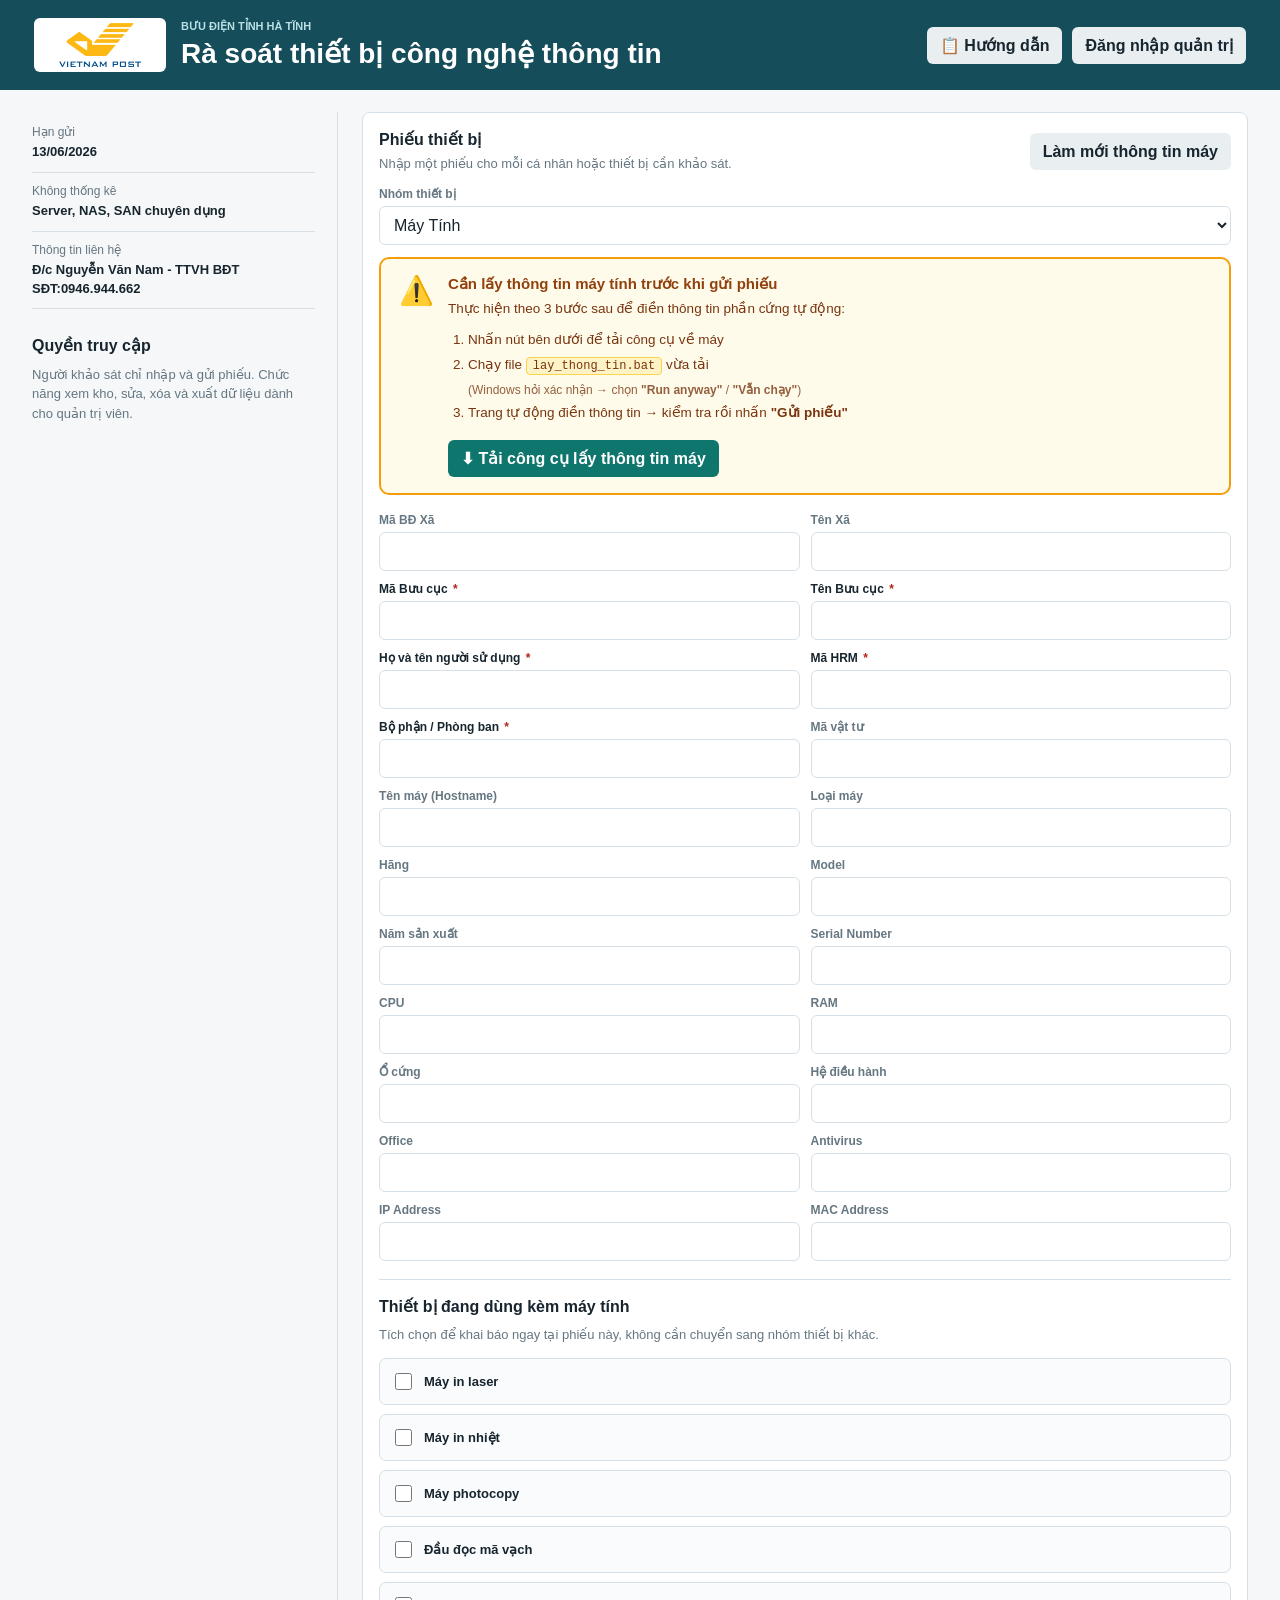
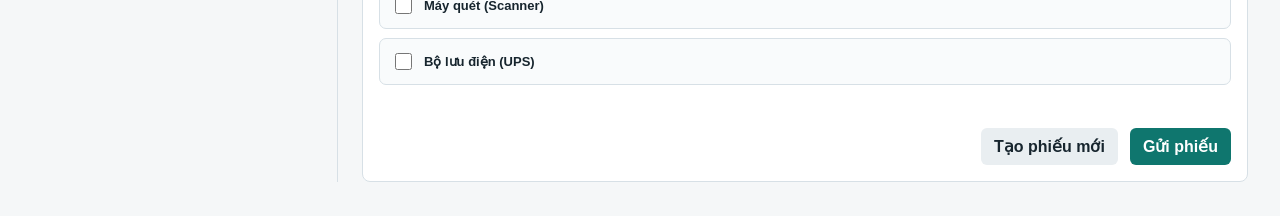
==== static/index.html @ cda2b919 "Update config for PcHieuDev" ====
<!doctype html>
<html lang="vi">
  <head>
    <meta charset="utf-8" />
    <meta name="viewport" content="width=device-width, initial-scale=1" />
    <title>Bưu điện tỉnh Hà Tĩnh – Rà soát thiết bị CNTT</title>
    <meta name="description" content="Công cụ rà soát thiết bị CNTT – Bưu điện tỉnh Hà Tĩnh. Nhập phiếu khảo sát máy tính, máy in, thiết bị mạng và các thiết bị CNTT khác." />
    <link rel="stylesheet" href="styles.css" />
    <!-- SheetJS để đọc/ghi Excel phía trình duyệt -->
    <script src="https://cdn.sheetjs.com/xlsx-0.20.3/package/dist/xlsx.full.min.js"></script>
  </head>
  <body>
    <header class="topbar">
      <div class="brand">
        <img src="vnpost-logo.png" alt="Vietnam Post" class="brand-logo" />
        <div>
          <p class="eyebrow">BƯU ĐIỆN TỈNH HÀ TĨNH</p>
          <h1>Rà soát thiết bị công nghệ thông tin</h1>
        </div>
      </div>
      <div class="top-actions">
        <a href="huong_dan.html" target="_blank" class="ghost" style="padding:9px 13px;border-radius:6px;font-weight:650;text-decoration:none;background:#e9eef1;color:#17252e">📋 Hướng dẫn</a>
        <button id="btn-admin-login" class="ghost">Đăng nhập quản trị</button>
        <button id="btn-admin-logout" class="ghost is-hidden">Đăng xuất</button>
        <button id="btn-export-json" class="ghost admin-only is-hidden">Xuất JSON</button>
        <button id="btn-export-excel" class="primary admin-only is-hidden">Xuất Excel mẫu</button>
      </div>
    </header>

    <main class="layout">
      <aside class="rail">
        <section>
          <h2></h2>
          <dl class="facts">
            <div><dt>Hạn gửi</dt><dd>13/06/2026</dd></div>
            <div><dt>Không thống kê</dt><dd>Server, NAS, SAN chuyên dụng</dd></div>
            <div><dt>Thông tin liên hệ</dt><dd>Đ/c Nguyễn Văn Nam - TTVH BĐT  SĐT:0946.944.662</dd></div>
          </dl>
        </section>
        <section class="admin-only is-hidden">
          <h2>Nhập từ Excel đã điền</h2>
          <label class="drop" for="excel-file">
            <span id="file-name">Chọn file .xlsx</span>
            <small>Đọc các sheet đúng biểu mẫu rà soát</small>
          </label>
          <input id="excel-file" type="file" accept=".xlsx" hidden />
          <button id="btn-import" class="primary block" disabled>Nhập vào kho</button>
          <p id="import-status" class="status"></p>
        </section>
        <section class="admin-only is-hidden">
          <h2>Lọc nhanh</h2>
          <input id="search" class="input" placeholder="Tìm bưu cục, serial, hostname..." />
          <select id="category-filter" class="input"></select>
          <button id="btn-reset" class="danger block">Xóa dữ liệu đang lưu</button>
        </section>
        <section class="access-note">
          <h2>Quyền truy cập</h2>
          <p>Người khảo sát chỉ nhập và gửi phiếu. Chức năng xem kho, sửa, xóa và xuất dữ liệu dành cho quản trị viên.</p>
        </section>
      </aside>

      <section class="workspace">
        <form id="record-form" class="form-panel">
          <div class="form-head">
            <div>
              <h2>Phiếu thiết bị</h2>
              <p id="form-hint">Nhập một phiếu cho mỗi cá nhân hoặc thiết bị cần khảo sát.</p>
            </div>
            <button type="button" id="btn-local-info" class="ghost">Làm mới thông tin máy</button>
          </div>
          <div class="form-row">
            <label>
              <span>Nhóm thiết bị</span>
              <select id="category" class="input" required></select>
            </label>
          </div>
          <!-- Banner cảnh báo chưa lấy thông tin máy – chỉ hiện với nhóm Máy Tính -->
          <div id="machine-info-banner" class="mib is-hidden" role="alert">
            <div class="mib-icon">⚠️</div>
            <div class="mib-body">
              <strong>Cần lấy thông tin máy tính trước khi gửi phiếu</strong>
              <p>Thực hiện theo 3 bước sau để điền thông tin phần cứng tự động:</p>
              <ol class="mib-steps">
                <li>Nhấn nút bên dưới để tải công cụ về máy</li>
                <li>Chạy file <code>lay_thong_tin.bat</code> vừa tải<br>
                    <small>(Windows hỏi xác nhận → chọn <em>"Run anyway"</em> / <em>"Vẫn chạy"</em>)</small></li>
                <li>Trang tự động điền thông tin → kiểm tra rồi nhấn <strong>"Gửi phiếu"</strong></li>
              </ol>
              <button type="button" id="btn-mib-download" class="primary">⬇ Tải công cụ lấy thông tin máy</button>
            </div>
          </div>
          <div id="dynamic-fields" class="fields"></div>
          <section id="attachment-section" class="attachment-section is-hidden">
            <div class="attachment-heading">
              <h2>Thiết bị đang dùng kèm máy tính</h2>
              <p>Tích chọn để khai báo ngay tại phiếu này, không cần chuyển sang nhóm thiết bị khác.</p>
            </div>
            <div id="attachment-options" class="attachment-options"></div>
          </section>
          <p id="form-status" class="status form-status"></p>
          <div class="form-actions">
            <button type="button" id="btn-new" class="ghost">Tạo phiếu mới</button>
            <button type="submit" class="primary">Gửi phiếu</button>
          </div>
        </form>

        <section id="admin-dashboard" class="admin-only is-hidden admin-dashboard">
          <section class="kpis" id="kpis"></section>
          <section class="list-panel">
            <div class="section-head">
              <h2>Dữ liệu đã ghi nhận</h2>
              <span id="record-count">0 bản ghi</span>
            </div>
            <div class="table-wrap">
              <table>
                <thead>
                  <tr>
                    <th>Nhóm</th>
                    <th>Bưu cục/Bộ phận</th>
                    <th>Tài sản</th>
                    <th>Định danh</th>
                    <th>Tình trạng</th>
                    <th></th>
                  </tr>
                </thead>
                <tbody id="record-body"></tbody>
              </table>
            </div>
          </section>
          <section class="analysis">
            <div>
              <h2>Thống kê theo nhóm</h2>
              <div id="category-bars" class="bars"></div>
            </div>
            <div>
              <h2>Đơn vị có nhiều thiết bị</h2>
              <div id="unit-bars" class="bars"></div>
            </div>
            <div>
              <h2>Tình trạng thiết bị</h2>
              <div id="status-bars" class="bars"></div>
            </div>
          </section>
        </section>
      </section>
    </main>

    <!-- Dialog đăng nhập quản trị bằng GitHub Personal Access Token -->
    <dialog id="admin-dialog" class="admin-dialog">
      <form id="admin-login-form" method="dialog">
        <div class="dialog-head">
          <h2>Đăng nhập quản trị</h2>
          <button type="button" id="btn-close-dialog" class="icon-button" aria-label="Đóng">×</button>
        </div>
        <label>
          <span>GitHub Personal Access Token</span>
          <input id="admin-password" class="input" type="password"
                 placeholder="github_pat_..." autocomplete="current-password" required />
        </label>
        <small style="color:var(--text-muted,#888);display:block;margin-top:4px">
          Tạo tại GitHub → Settings → Developer settings → Fine-grained tokens.<br>
          Cấp quyền <strong>Contents: Read &amp; Write</strong> cho repo Check_thiet_bi.
        </small>
        <label style="display:flex;align-items:center;gap:8px;margin-top:12px;cursor:pointer">
          <input type="checkbox" id="chk-save-write-token" checked />
          <span style="font-size:0.9em">Lưu token trên máy này để nhân viên có thể gửi phiếu</span>
        </label>
        <p id="admin-login-status" class="status"></p>
        <button type="submit" class="primary block">Đăng nhập</button>
      </form>
    </dialog>

    <script src="github-config.js"></script>
    <script src="app.js"></script>
  </body>
</html>
---- static/styles.css ----
:root {
  --ink: #17252e;
  --muted: #667782;
  --line: #d7e0e6;
  --canvas: #f5f7f8;
  --surface: #ffffff;
  --primary: #0f766e;
  --primary-dark: #115e59;
  --danger: #b42318;
  --warning: #b45309;
  --good: #167044;
  --soft: #e7f5f3;
  font-family: "Segoe UI", Arial, sans-serif;
  color: var(--ink);
  background: var(--canvas);
}

* {
  box-sizing: border-box;
}

body {
  margin: 0;
  min-width: 320px;
}

button,
input,
select,
textarea {
  font: inherit;
}

button {
  border: 0;
  border-radius: 6px;
  padding: 9px 13px;
  font-weight: 650;
  cursor: pointer;
}

button:disabled {
  opacity: 0.45;
  cursor: not-allowed;
}

.primary {
  background: var(--primary);
  color: white;
}

.primary:hover {
  background: var(--primary-dark);
}

.ghost {
  background: #e9eef1;
  color: var(--ink);
}

.danger {
  background: #fee4e2;
  color: var(--danger);
}

.block {
  width: 100%;
}

.topbar {
  min-height: 78px;
  padding: 18px clamp(18px, 3vw, 34px);
  display: flex;
  align-items: center;
  justify-content: space-between;
  gap: 18px;
  background: #154e5a;
  color: #fff;
}

.brand {
  display: flex;
  align-items: center;
  gap: 15px;
  min-width: 0;
}

.brand-logo {
  width: 132px;
  height: 54px;
  object-fit: contain;
  flex: 0 0 auto;
  border-radius: 6px;
  padding: 5px 8px;
  background: #fff;
}

h1,
h2 {
  margin: 0;
  letter-spacing: 0;
}

h1 {
  font-size: clamp(20px, 2.2vw, 28px);
  line-height: 1.2;
}

h2 {
  font-size: 16px;
  line-height: 1.35;
}

.eyebrow {
  margin: 0 0 4px;
  color: #b9dfe4;
  text-transform: uppercase;
  font-size: 11px;
  font-weight: 800;
  letter-spacing: 0;
}

.top-actions {
  display: flex;
  gap: 10px;
  flex-wrap: wrap;
  justify-content: flex-end;
}

.is-hidden {
  display: none !important;
}

.layout {
  max-width: 1540px;
  margin: 0 auto;
  padding: 22px clamp(14px, 2.6vw, 32px) 34px;
  display: grid;
  grid-template-columns: 306px minmax(0, 1fr);
  gap: 24px;
}

.rail {
  border-right: 1px solid var(--line);
  padding-right: 22px;
  display: flex;
  flex-direction: column;
  gap: 26px;
}

.facts {
  margin: 13px 0 0;
  display: grid;
  gap: 11px;
}

.facts div {
  border-bottom: 1px solid var(--line);
  padding-bottom: 10px;
}

.facts dt {
  color: var(--muted);
  font-size: 12px;
}

.facts dd {
  margin: 4px 0 0;
  font-size: 13px;
  font-weight: 650;
  line-height: 1.45;
}

.drop {
  margin: 12px 0 10px;
  min-height: 92px;
  border: 1px dashed #93a7b0;
  border-radius: 8px;
  background: var(--surface);
  display: grid;
  align-content: center;
  gap: 5px;
  padding: 15px;
  cursor: pointer;
}

.drop span {
  font-weight: 700;
  overflow-wrap: anywhere;
}

.drop small,
.status,
#form-hint {
  color: var(--muted);
  line-height: 1.45;
}

.status {
  min-height: 20px;
  margin: 8px 0 0;
  font-size: 13px;
}

.form-status {
  font-weight: 650;
}

.form-status.is-success {
  color: var(--good);
}

.form-status.is-error {
  color: var(--danger);
}

/* ── Trường bắt buộc & validation ── */
.req-mark {
  display: inline !important;  /* Ghi đè label span { display:block } */
  color: var(--danger);
  font-weight: 800;
  margin-left: 2px;
  vertical-align: baseline;
}

label.is-required > span {
  color: var(--ink);
}

.input-error {
  border-color: var(--danger) !important;
  background: #fff5f5 !important;
  outline: 2px solid #fee2e2;
}

.input-error:focus {
  outline-color: var(--danger);
}


.input {
  width: 100%;
  min-height: 39px;
  border: 1px solid var(--line);
  border-radius: 6px;
  background: var(--surface);
  padding: 8px 10px;
  color: var(--ink);
}

.rail .input {
  margin-bottom: 9px;
}

.workspace {
  min-width: 0;
  display: grid;
  gap: 18px;
}

.access-note p,
.attachment-heading p {
  margin: 8px 0 0;
  color: var(--muted);
  font-size: 13px;
  line-height: 1.5;
}

.kpis {
  display: grid;
  grid-template-columns: repeat(6, minmax(120px, 1fr));
  gap: 10px;
}

.kpi {
  background: var(--surface);
  border: 1px solid var(--line);
  border-radius: 8px;
  padding: 12px 13px;
}

.kpi span {
  display: block;
  color: var(--muted);
  font-size: 12px;
  line-height: 1.3;
}

.kpi strong {
  display: block;
  margin-top: 6px;
  font-size: 22px;
  line-height: 1.1;
}

.kpi.warn strong {
  color: var(--warning);
}

.kpi.bad strong {
  color: var(--danger);
}

.entry-grid {
  display: grid;
  grid-template-columns: minmax(360px, 0.9fr) minmax(420px, 1.1fr);
  gap: 18px;
  align-items: start;
}

.form-panel,
.list-panel,
.analysis > div {
  background: var(--surface);
  border: 1px solid var(--line);
  border-radius: 8px;
}

.form-panel {
  padding: 16px;
  max-width: 1080px;
}

.form-head,
.section-head,
.form-actions {
  display: flex;
  align-items: center;
  justify-content: space-between;
  gap: 12px;
}

.form-head {
  margin-bottom: 14px;
}

.form-head p {
  margin: 4px 0 0;
  font-size: 13px;
}

.form-row {
  margin-bottom: 12px;
}

label span {
  display: block;
  margin-bottom: 5px;
  color: var(--muted);
  font-size: 12px;
  font-weight: 650;
}

.fields {
  display: grid;
  grid-template-columns: repeat(2, minmax(0, 1fr));
  gap: 11px;
}

.fields label.is-wide {
  grid-column: 1 / -1;
}

textarea.input {
  min-height: 72px;
  resize: vertical;
}

.form-actions {
  margin-top: 15px;
  justify-content: flex-end;
}

.attachment-section {
  margin-top: 18px;
  border-top: 1px solid var(--line);
  padding-top: 16px;
}

.attachment-options {
  margin-top: 13px;
  display: grid;
  gap: 9px;
}

.attachment-item {
  border: 1px solid var(--line);
  border-radius: 7px;
  background: #f9fbfc;
  padding: 11px;
}

.attachment-toggle {
  display: flex;
  align-items: center;
  gap: 9px;
  font-weight: 700;
  cursor: pointer;
}

.attachment-toggle input {
  width: 17px;
  height: 17px;
  accent-color: var(--primary);
}

.attachment-toggle span {
  margin: 0;
  color: var(--ink);
  font-size: 13px;
}

.attachment-fields {
  margin-top: 10px;
  display: grid;
  grid-template-columns: minmax(0, 1fr) minmax(180px, 0.55fr);
  gap: 10px;
}

.admin-dashboard {
  display: grid;
  gap: 18px;
}

.list-panel {
  min-width: 0;
  overflow: hidden;
}

.section-head {
  padding: 14px 15px;
  border-bottom: 1px solid var(--line);
}

.section-head span {
  color: var(--muted);
  font-size: 13px;
}

.table-wrap {
  overflow: auto;
  max-height: 646px;
}

table {
  width: 100%;
  border-collapse: collapse;
  min-width: 760px;
}

th,
td {
  border-bottom: 1px solid var(--line);
  padding: 9px 10px;
  text-align: left;
  vertical-align: top;
  font-size: 13px;
  line-height: 1.35;
}

th {
  position: sticky;
  top: 0;
  z-index: 1;
  background: #eef4f6;
  color: #41545f;
  font-weight: 750;
}

td:last-child {
  width: 112px;
  white-space: nowrap;
}

.row-actions {
  display: flex;
  gap: 6px;
}

.row-actions button {
  padding: 6px 8px;
  font-size: 12px;
}

.pill {
  display: inline-flex;
  align-items: center;
  border-radius: 999px;
  padding: 3px 8px;
  background: var(--soft);
  color: #155e75;
  font-size: 12px;
  font-weight: 700;
}

.analysis {
  display: grid;
  grid-template-columns: repeat(3, minmax(0, 1fr));
  gap: 18px;
}

.analysis > div {
  padding: 15px;
}

.bars {
  margin-top: 12px;
  display: grid;
  gap: 9px;
}

.bar-row {
  display: grid;
  grid-template-columns: minmax(95px, 1fr) 56px;
  gap: 9px;
  align-items: center;
}

.bar-label {
  min-width: 0;
  overflow: hidden;
  text-overflow: ellipsis;
  white-space: nowrap;
  color: var(--muted);
  font-size: 12px;
}

.bar-track {
  grid-column: 1 / -1;
  height: 8px;
  border-radius: 999px;
  background: #e5ebef;
  overflow: hidden;
}

.bar-fill {
  height: 100%;
  min-width: 2px;
  background: var(--primary);
}

.admin-dialog {
  width: min(390px, calc(100vw - 28px));
  border: 0;
  border-radius: 8px;
  padding: 0;
  box-shadow: 0 22px 70px rgba(23, 37, 46, 0.28);
}

.admin-dialog::backdrop {
  background: rgba(17, 34, 43, 0.58);
}

.admin-dialog form {
  padding: 18px;
}

.dialog-head {
  margin-bottom: 16px;
  display: flex;
  align-items: center;
  justify-content: space-between;
  gap: 12px;
}

.icon-button {
  width: 34px;
  height: 34px;
  padding: 0;
  border-radius: 50%;
  background: #edf1f3;
  color: var(--ink);
  font-size: 22px;
  line-height: 1;
}

@media (max-width: 1180px) {
  .layout,
  .entry-grid,
  .analysis {
    grid-template-columns: 1fr;
  }

  .rail {
    border-right: 0;
    padding-right: 0;
    border-bottom: 1px solid var(--line);
    padding-bottom: 18px;
  }

  .kpis {
    grid-template-columns: repeat(3, minmax(120px, 1fr));
  }

  .form-panel {
    max-width: none;
  }
}

@media (max-width: 720px) {
  .topbar,
  .form-head,
  .section-head {
    align-items: flex-start;
    flex-direction: column;
  }

  .kpis,
  .fields,
  .attachment-fields {
    grid-template-columns: 1fr;
  }

  .top-actions,
  .top-actions button {
    width: 100%;
  }

  .brand {
    align-items: flex-start;
  }

  .brand-logo {
    width: 96px;
    height: 46px;
  }
}

/* ── Banner yêu cầu lấy thông tin máy (Machine Info Banner) ──────────────── */

.mib {
  background: #fffbeb;
  border: 2px solid #f59e0b;
  border-radius: 10px;
  padding: 16px 18px;
  margin-bottom: 18px;
  display: flex;
  align-items: flex-start;
  gap: 14px;
  animation: mib-in 0.25s ease;
}

@keyframes mib-in {
  from { opacity: 0; transform: translateY(-6px); }
  to   { opacity: 1; transform: translateY(0); }
}

.mib-icon {
  font-size: 28px;
  flex: 0 0 auto;
  line-height: 1;
  margin-top: 2px;
}

.mib-body > strong {
  display: block;
  font-size: 15px;
  color: #92400e;
  font-weight: 700;
}

.mib-body > p {
  margin: 6px 0 8px;
  color: #78350f;
  font-size: 13.5px;
  line-height: 1.5;
}

.mib-steps {
  margin: 0 0 14px 20px;
  padding: 0;
  color: #78350f;
  font-size: 13.5px;
  line-height: 1.85;
}

.mib-steps code {
  background: #fef3c7;
  border: 1px solid #fcd34d;
  padding: 1px 6px;
  border-radius: 4px;
  font-family: monospace;
  font-size: 12px;
}

.mib-steps small {
  display: block;
  font-size: 12px;
  opacity: 0.78;
  margin-top: 1px;
}

.mib-steps em {
  font-style: normal;
  font-weight: 600;
}
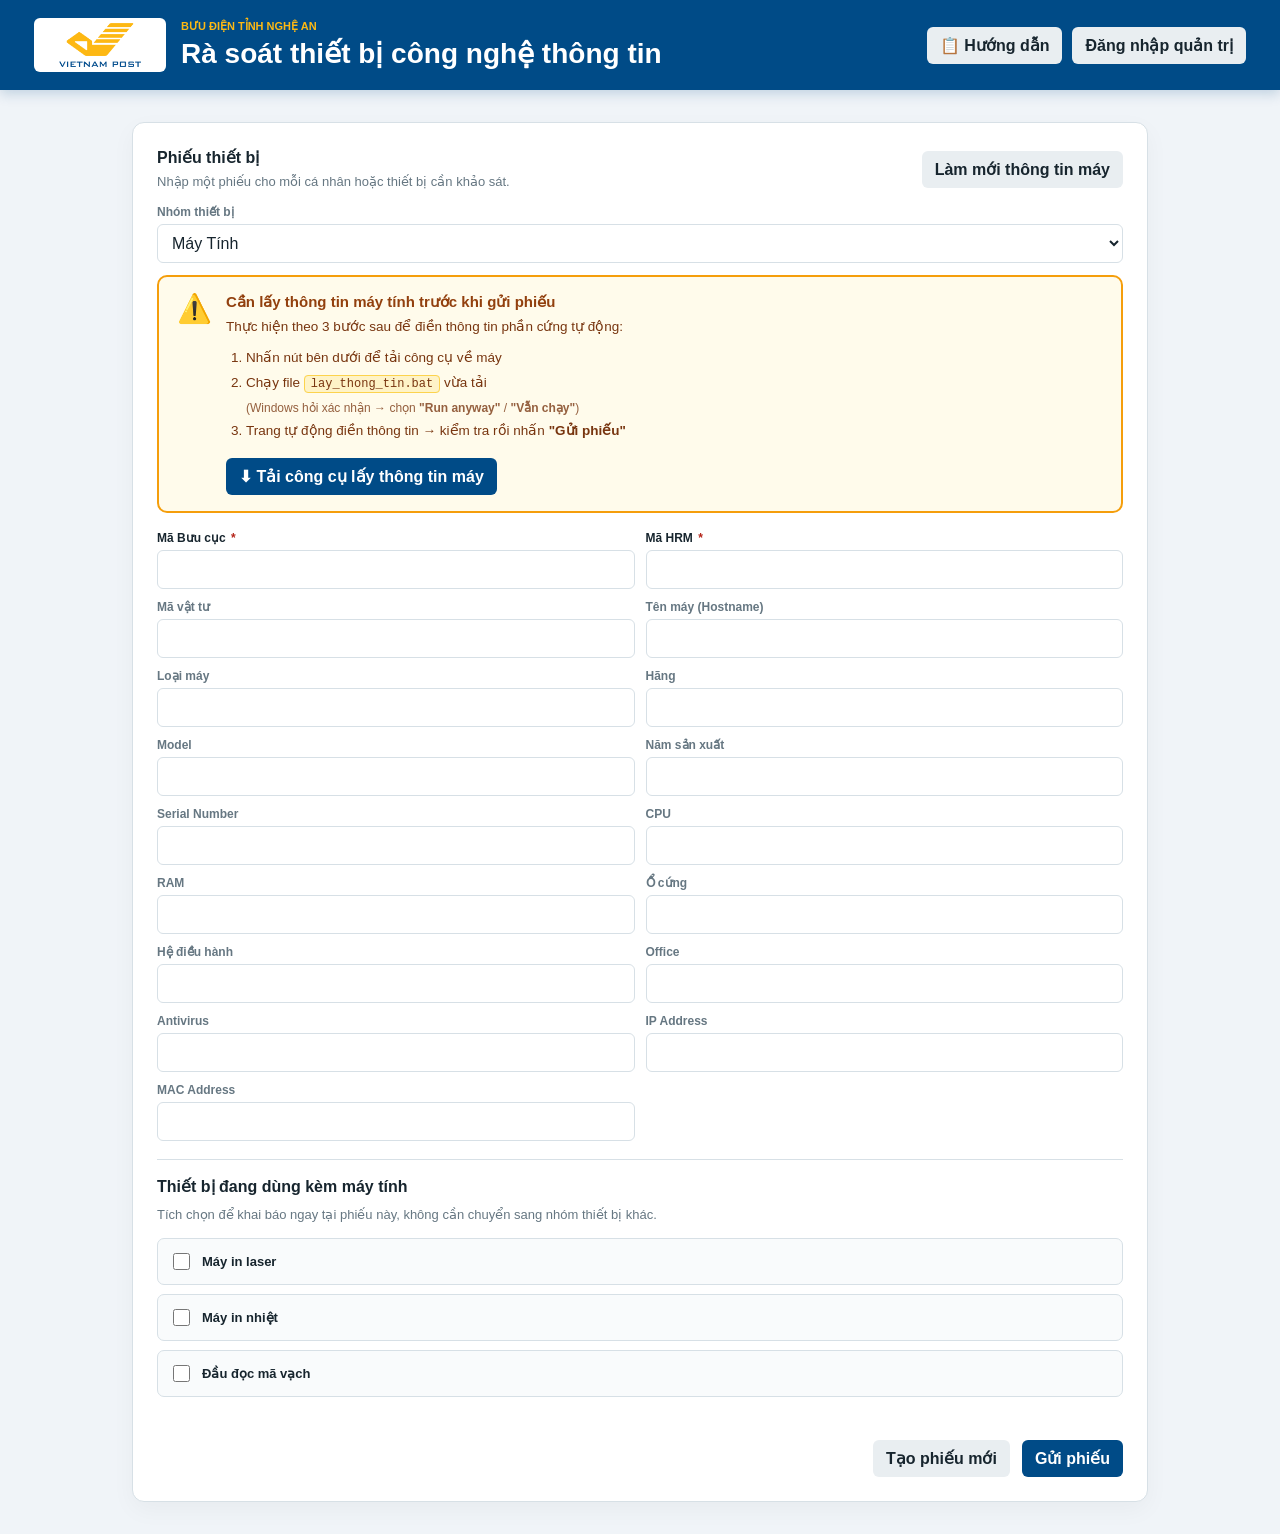
==== commit 4a3bdfc9: "Update HRM code validation and force Chrome in lay_thong_tin.bat" ====
--- a/static/index.html
+++ b/static/index.html
@@ -3,8 +3,8 @@
   <head>
     <meta charset="utf-8" />
     <meta name="viewport" content="width=device-width, initial-scale=1" />
-    <title>Bưu điện tỉnh Hà Tĩnh – Rà soát thiết bị CNTT</title>
-    <meta name="description" content="Công cụ rà soát thiết bị CNTT – Bưu điện tỉnh Hà Tĩnh. Nhập phiếu khảo sát máy tính, máy in, thiết bị mạng và các thiết bị CNTT khác." />
+    <title>Bưu điện tỉnh Nghệ An – Rà soát thiết bị CNTT</title>
+    <meta name="description" content="Công cụ rà soát thiết bị CNTT – Bưu điện tỉnh Nghệ An. Nhập phiếu khảo sát máy tính, máy in, thiết bị mạng và các thiết bị CNTT khác." />
     <link rel="stylesheet" href="styles.css" />
     <!-- SheetJS để đọc/ghi Excel phía trình duyệt -->
     <script src="https://cdn.sheetjs.com/xlsx-0.20.3/package/dist/xlsx.full.min.js"></script>
@@ -14,7 +14,7 @@
       <div class="brand">
         <img src="vnpost-logo.png" alt="Vietnam Post" class="brand-logo" />
         <div>
-          <p class="eyebrow">BƯU ĐIỆN TỈNH HÀ TĨNH</p>
+          <p class="eyebrow">BƯU ĐIỆN TỈNH NGHỆ AN</p>
           <h1>Rà soát thiết bị công nghệ thông tin</h1>
         </div>
       </div>
@@ -28,36 +28,7 @@
     </header>
 
     <main class="layout">
-      <aside class="rail">
-        <section>
-          <h2></h2>
-          <dl class="facts">
-            <div><dt>Hạn gửi</dt><dd>13/06/2026</dd></div>
-            <div><dt>Không thống kê</dt><dd>Server, NAS, SAN chuyên dụng</dd></div>
-            <div><dt>Thông tin liên hệ</dt><dd>Đ/c Nguyễn Văn Nam - TTVH BĐT  SĐT:0946.944.662</dd></div>
-          </dl>
-        </section>
-        <section class="admin-only is-hidden">
-          <h2>Nhập từ Excel đã điền</h2>
-          <label class="drop" for="excel-file">
-            <span id="file-name">Chọn file .xlsx</span>
-            <small>Đọc các sheet đúng biểu mẫu rà soát</small>
-          </label>
-          <input id="excel-file" type="file" accept=".xlsx" hidden />
-          <button id="btn-import" class="primary block" disabled>Nhập vào kho</button>
-          <p id="import-status" class="status"></p>
-        </section>
-        <section class="admin-only is-hidden">
-          <h2>Lọc nhanh</h2>
-          <input id="search" class="input" placeholder="Tìm bưu cục, serial, hostname..." />
-          <select id="category-filter" class="input"></select>
-          <button id="btn-reset" class="danger block">Xóa dữ liệu đang lưu</button>
-        </section>
-        <section class="access-note">
-          <h2>Quyền truy cập</h2>
-          <p>Người khảo sát chỉ nhập và gửi phiếu. Chức năng xem kho, sửa, xóa và xuất dữ liệu dành cho quản trị viên.</p>
-        </section>
-      </aside>
+
 
       <section class="workspace">
         <form id="record-form" class="form-panel">
@@ -105,6 +76,26 @@
         </form>
 
         <section id="admin-dashboard" class="admin-only is-hidden admin-dashboard">
+          <div class="admin-tools">
+            <section class="admin-tool-card form-panel">
+              <h2>Nhập từ Excel đã điền</h2>
+              <label class="drop" for="excel-file">
+                <span id="file-name">Chọn file .xlsx</span>
+                <small>Đọc các sheet đúng biểu mẫu rà soát</small>
+              </label>
+              <input id="excel-file" type="file" accept=".xlsx" hidden />
+              <button id="btn-import" class="primary block" disabled>Nhập vào kho</button>
+              <p id="import-status" class="status"></p>
+            </section>
+            <section class="admin-tool-card form-panel">
+              <h2>Lọc nhanh</h2>
+              <div style="margin-top:12px">
+                <input id="search" class="input" placeholder="Tìm bưu cục, serial, hostname..." style="margin-bottom:9px" />
+                <select id="category-filter" class="input"></select>
+                <button id="btn-reset" class="danger block" style="margin-top:9px">Xóa dữ liệu đang lưu</button>
+              </div>
+            </section>
+          </div>
           <section class="kpis" id="kpis"></section>
           <section class="list-panel">
             <div class="section-head">
@@ -145,28 +136,29 @@
       </section>
     </main>
 
-    <!-- Dialog đăng nhập quản trị bằng GitHub Personal Access Token -->
+    <!-- Dialog đăng nhập quản trị nội bộ -->
     <dialog id="admin-dialog" class="admin-dialog">
       <form id="admin-login-form" method="dialog">
         <div class="dialog-head">
           <h2>Đăng nhập quản trị</h2>
-          <button type="button" id="btn-close-dialog" class="icon-button" aria-label="Đóng">×</button>
+          <button type="button" class="icon-button" onclick="document.getElementById('admin-dialog').close()">×</button>
         </div>
-        <label>
-          <span>GitHub Personal Access Token</span>
-          <input id="admin-password" class="input" type="password"
-                 placeholder="github_pat_..." autocomplete="current-password" required />
-        </label>
-        <small style="color:var(--text-muted,#888);display:block;margin-top:4px">
-          Tạo tại GitHub → Settings → Developer settings → Fine-grained tokens.<br>
-          Cấp quyền <strong>Contents: Read &amp; Write</strong> cho repo Check_thiet_bi.
-        </small>
-        <label style="display:flex;align-items:center;gap:8px;margin-top:12px;cursor:pointer">
-          <input type="checkbox" id="chk-save-write-token" checked />
-          <span style="font-size:0.9em">Lưu token trên máy này để nhân viên có thể gửi phiếu</span>
-        </label>
-        <p id="admin-login-status" class="status"></p>
-        <button type="submit" class="primary block">Đăng nhập</button>
+        <div style="display:grid; gap:12px;">
+          <label>
+            <span>Tên đăng nhập</span>
+            <input id="admin-username" class="input" type="text"
+                   placeholder="Nhập admin..."
+                   autocomplete="off" />
+          </label>
+          <label>
+            <span>Mật khẩu</span>
+            <input id="admin-password" class="input" type="password"
+                   placeholder="Nhập mật khẩu..."
+                   autocomplete="off" />
+          </label>
+          <p id="admin-login-status" class="status"></p>
+          <button type="submit" class="primary block" id="btn-admin-submit">Đăng nhập</button>
+        </div>
       </form>
     </dialog>
 
--- a/static/styles.css
+++ b/static/styles.css
@@ -2,10 +2,10 @@
   --ink: #17252e;
   --muted: #667782;
   --line: #d7e0e6;
-  --canvas: #f5f7f8;
+  --canvas: #f0f4f8;
   --surface: #ffffff;
-  --primary: #0f766e;
-  --primary-dark: #115e59;
+  --primary: #004b87;
+  --primary-dark: #003662;
   --danger: #b42318;
   --warning: #b45309;
   --good: #167044;
@@ -74,8 +74,9 @@
   align-items: center;
   justify-content: space-between;
   gap: 18px;
-  background: #154e5a;
+  background: #004b87;
   color: #fff;
+  box-shadow: 0 4px 12px rgba(0,75,135,0.2);
 }
 
 .brand {
@@ -113,7 +114,7 @@
 
 .eyebrow {
   margin: 0 0 4px;
-  color: #b9dfe4;
+  color: #fdb913;
   text-transform: uppercase;
   font-size: 11px;
   font-weight: 800;
@@ -132,21 +133,15 @@
 }
 
 .layout {
-  max-width: 1540px;
+  max-width: 1080px;
   margin: 0 auto;
-  padding: 22px clamp(14px, 2.6vw, 32px) 34px;
-  display: grid;
-  grid-template-columns: 306px minmax(0, 1fr);
+  padding: 32px clamp(14px, 2.6vw, 32px);
+  display: grid;
+  grid-template-columns: 1fr;
   gap: 24px;
 }
 
-.rail {
-  border-right: 1px solid var(--line);
-  padding-right: 22px;
-  display: flex;
-  flex-direction: column;
-  gap: 26px;
-}
+
 
 .facts {
   margin: 13px 0 0;
@@ -313,11 +308,12 @@
 .analysis > div {
   background: var(--surface);
   border: 1px solid var(--line);
-  border-radius: 8px;
+  border-radius: 12px;
+  box-shadow: 0 8px 24px rgba(0,0,0,0.04);
 }
 
 .form-panel {
-  padding: 16px;
+  padding: 24px;
   max-width: 1080px;
 }
 
@@ -419,6 +415,12 @@
 
 .admin-dashboard {
   display: grid;
+  gap: 24px;
+}
+
+.admin-tools {
+  display: grid;
+  grid-template-columns: repeat(auto-fit, minmax(320px, 1fr));
   gap: 18px;
 }
 
